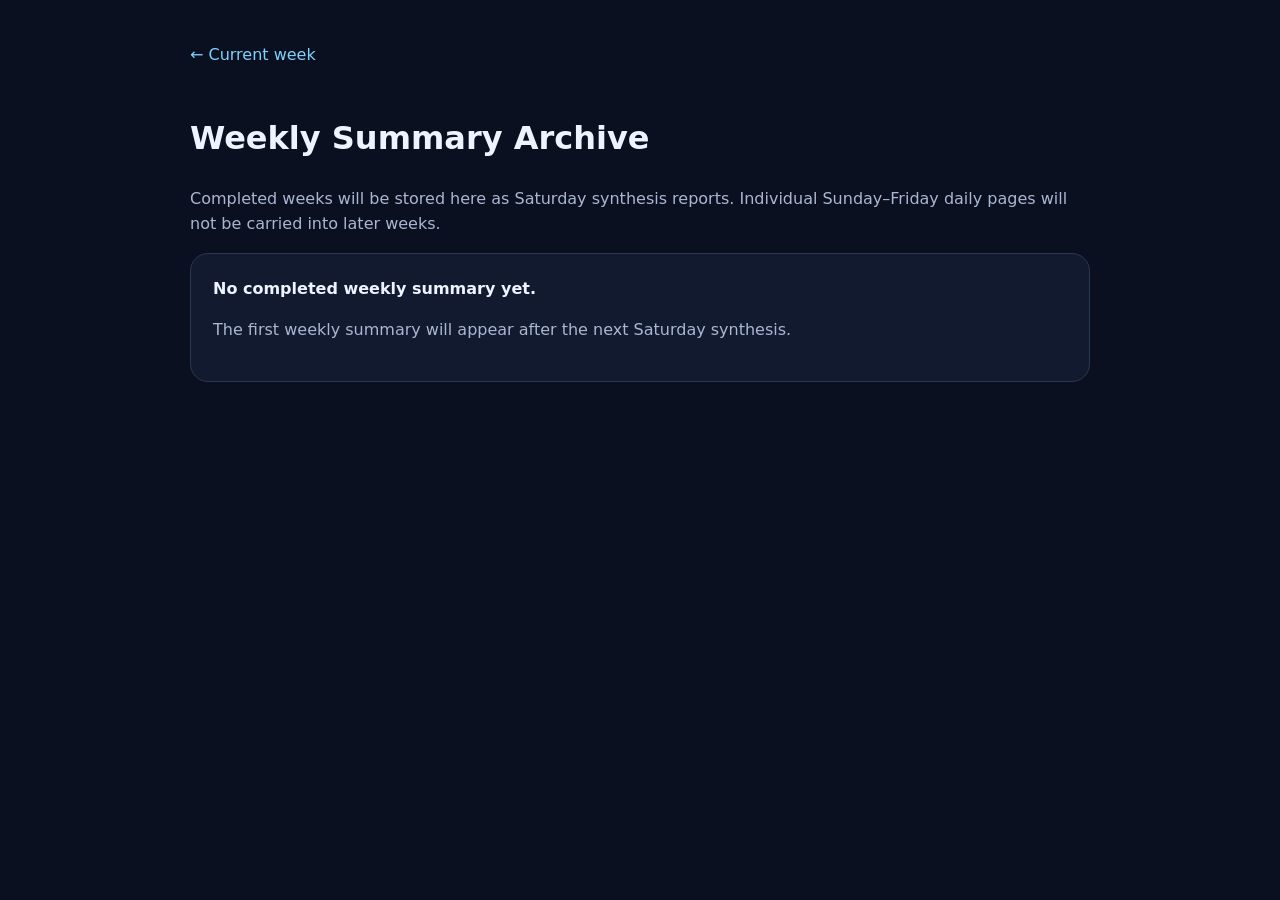
==== archive/index.html @ 57d2ab05 "Add weekly archive landing page" ====
<!doctype html><html lang="en"><head><meta charset="utf-8"><meta name="viewport" content="width=device-width,initial-scale=1"><title>Spatial AI Trend — Weekly Archive</title><style>body{margin:0;background:#0b1020;color:#edf3ff;font-family:Inter,system-ui,sans-serif;line-height:1.6}.wrap{max-width:900px;margin:auto;padding:42px 22px}a{color:#7dd3fc;text-decoration:none}.card{border:1px solid #2a3854;background:#121a2f;border-radius:18px;padding:22px;margin-top:16px}p{color:#aab7d2}.back{display:inline-block;margin-bottom:24px}</style></head><body><main class="wrap"><a class="back" href="../">← Current week</a><h1>Weekly Summary Archive</h1><p>Completed weeks will be stored here as Saturday synthesis reports. Individual Sunday–Friday daily pages will not be carried into later weeks.</p><div class="card"><strong>No completed weekly summary yet.</strong><p>The first weekly summary will appear after the next Saturday synthesis.</p></div></main></body></html>
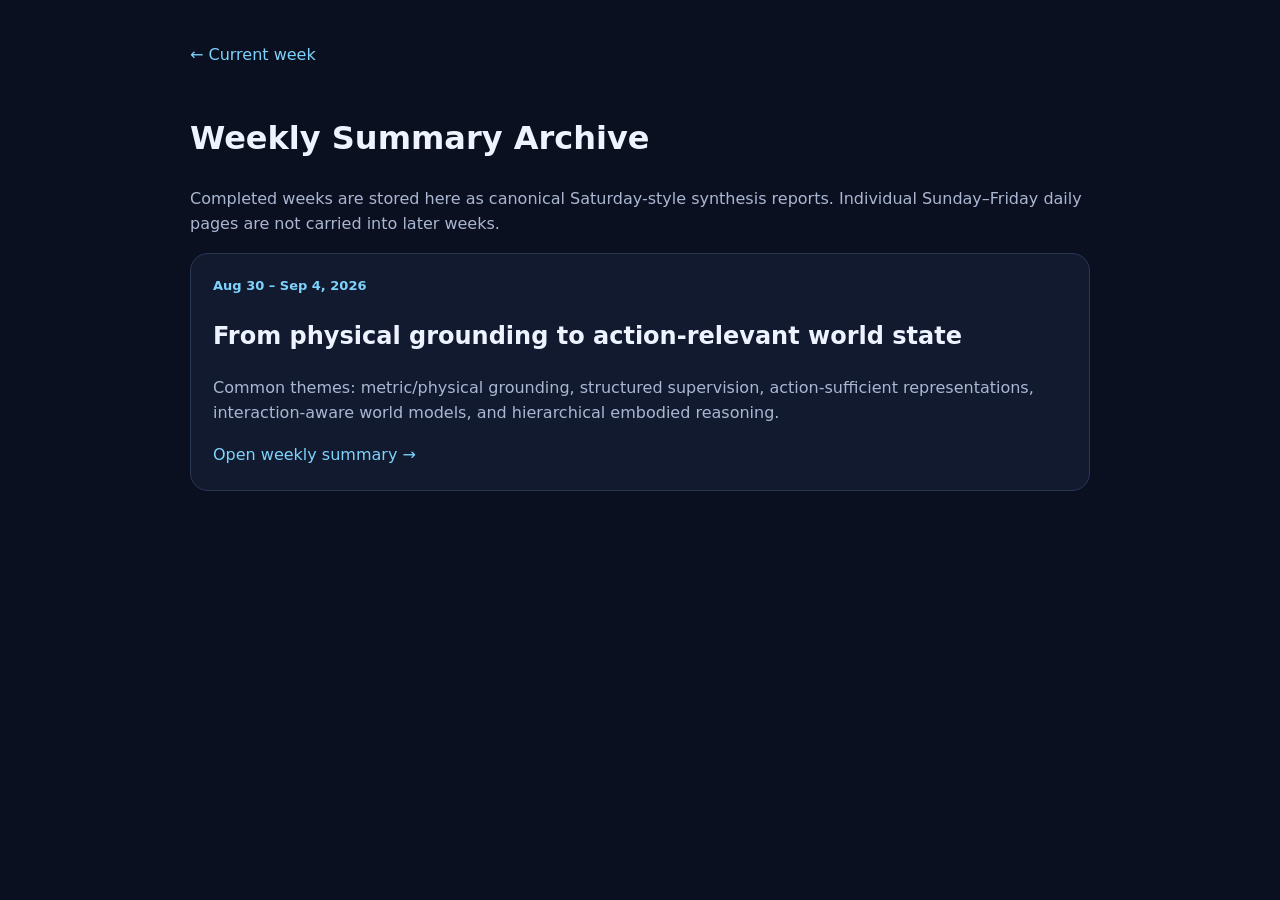
==== commit a059e697: "Add Aug 30 to Sep 4 weekly summary to archive" ====
--- a/archive/index.html
+++ b/archive/index.html
@@ -1 +1 @@
-<!doctype html><html lang="en"><head><meta charset="utf-8"><meta name="viewport" content="width=device-width,initial-scale=1"><title>Spatial AI Trend — Weekly Archive</title><style>body{margin:0;background:#0b1020;color:#edf3ff;font-family:Inter,system-ui,sans-serif;line-height:1.6}.wrap{max-width:900px;margin:auto;padding:42px 22px}a{color:#7dd3fc;text-decoration:none}.card{border:1px solid #2a3854;background:#121a2f;border-radius:18px;padding:22px;margin-top:16px}p{color:#aab7d2}.back{display:inline-block;margin-bottom:24px}</style></head><body><main class="wrap"><a class="back" href="../">← Current week</a><h1>Weekly Summary Archive</h1><p>Completed weeks will be stored here as Saturday synthesis reports. Individual Sunday–Friday daily pages will not be carried into later weeks.</p><div class="card"><strong>No completed weekly summary yet.</strong><p>The first weekly summary will appear after the next Saturday synthesis.</p></div></main></body></html>+<!doctype html><html lang="en"><head><meta charset="utf-8"><meta name="viewport" content="width=device-width,initial-scale=1"><title>Spatial AI Trend — Weekly Archive</title><style>body{margin:0;background:#0b1020;color:#edf3ff;font-family:Inter,system-ui,sans-serif;line-height:1.6}.wrap{max-width:900px;margin:auto;padding:42px 22px}a{color:#7dd3fc;text-decoration:none}.card{border:1px solid #2a3854;background:#121a2f;border-radius:18px;padding:22px;margin-top:16px}p{color:#aab7d2}.back{display:inline-block;margin-bottom:24px}.meta{font-size:13px;color:#7dd3fc;font-weight:700}</style></head><body><main class="wrap"><a class="back" href="../">← Current week</a><h1>Weekly Summary Archive</h1><p>Completed weeks are stored here as canonical Saturday-style synthesis reports. Individual Sunday–Friday daily pages are not carried into later weeks.</p><div class="card"><div class="meta">Aug 30 – Sep 4, 2026</div><h2>From physical grounding to action-relevant world state</h2><p>Common themes: metric/physical grounding, structured supervision, action-sufficient representations, interaction-aware world models, and hierarchical embodied reasoning.</p><a href="2026-08-30-to-2026-09-04.html">Open weekly summary →</a></div></main></body></html>
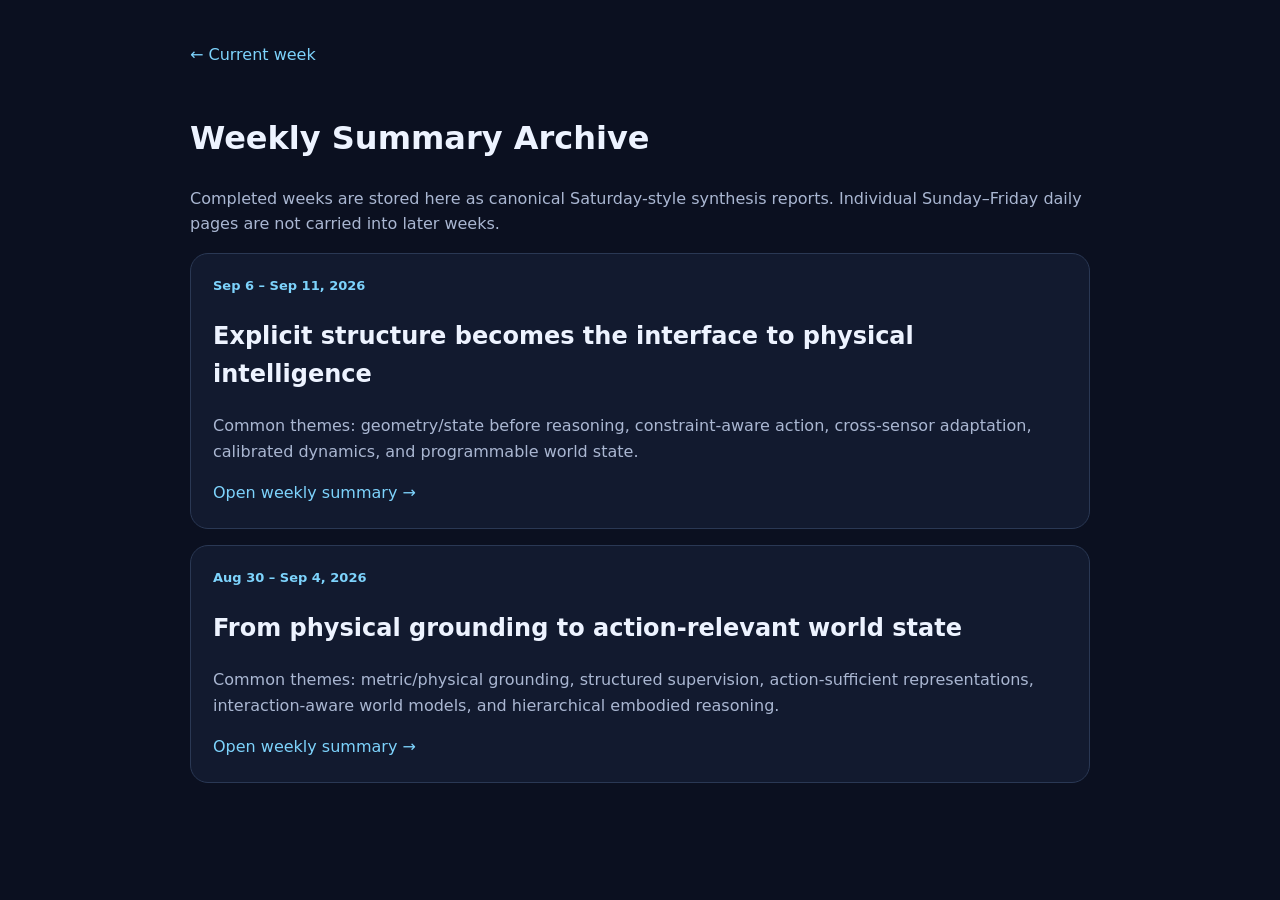
==== commit 1fbb2bcb: "Add Sep 6-11 weekly summary to archive index" ====
--- a/archive/index.html
+++ b/archive/index.html
@@ -1 +1 @@
-<!doctype html><html lang="en"><head><meta charset="utf-8"><meta name="viewport" content="width=device-width,initial-scale=1"><title>Spatial AI Trend — Weekly Archive</title><style>body{margin:0;background:#0b1020;color:#edf3ff;font-family:Inter,system-ui,sans-serif;line-height:1.6}.wrap{max-width:900px;margin:auto;padding:42px 22px}a{color:#7dd3fc;text-decoration:none}.card{border:1px solid #2a3854;background:#121a2f;border-radius:18px;padding:22px;margin-top:16px}p{color:#aab7d2}.back{display:inline-block;margin-bottom:24px}.meta{font-size:13px;color:#7dd3fc;font-weight:700}</style></head><body><main class="wrap"><a class="back" href="../">← Current week</a><h1>Weekly Summary Archive</h1><p>Completed weeks are stored here as canonical Saturday-style synthesis reports. Individual Sunday–Friday daily pages are not carried into later weeks.</p><div class="card"><div class="meta">Aug 30 – Sep 4, 2026</div><h2>From physical grounding to action-relevant world state</h2><p>Common themes: metric/physical grounding, structured supervision, action-sufficient representations, interaction-aware world models, and hierarchical embodied reasoning.</p><a href="2026-08-30-to-2026-09-04.html">Open weekly summary →</a></div></main></body></html>+<!doctype html><html lang="en"><head><meta charset="utf-8"><meta name="viewport" content="width=device-width,initial-scale=1"><title>Spatial AI Trend — Weekly Archive</title><style>body{margin:0;background:#0b1020;color:#edf3ff;font-family:Inter,system-ui,sans-serif;line-height:1.6}.wrap{max-width:900px;margin:auto;padding:42px 22px}a{color:#7dd3fc;text-decoration:none}.card{border:1px solid #2a3854;background:#121a2f;border-radius:18px;padding:22px;margin-top:16px}p{color:#aab7d2}.back{display:inline-block;margin-bottom:24px}.meta{font-size:13px;color:#7dd3fc;font-weight:700}</style></head><body><main class="wrap"><a class="back" href="../">← Current week</a><h1>Weekly Summary Archive</h1><p>Completed weeks are stored here as canonical Saturday-style synthesis reports. Individual Sunday–Friday daily pages are not carried into later weeks.</p><div class="card"><div class="meta">Sep 6 – Sep 11, 2026</div><h2>Explicit structure becomes the interface to physical intelligence</h2><p>Common themes: geometry/state before reasoning, constraint-aware action, cross-sensor adaptation, calibrated dynamics, and programmable world state.</p><a href="2026-09-06-to-2026-09-11.html">Open weekly summary →</a></div><div class="card"><div class="meta">Aug 30 – Sep 4, 2026</div><h2>From physical grounding to action-relevant world state</h2><p>Common themes: metric/physical grounding, structured supervision, action-sufficient representations, interaction-aware world models, and hierarchical embodied reasoning.</p><a href="2026-08-30-to-2026-09-04.html">Open weekly summary →</a></div></main></body></html>
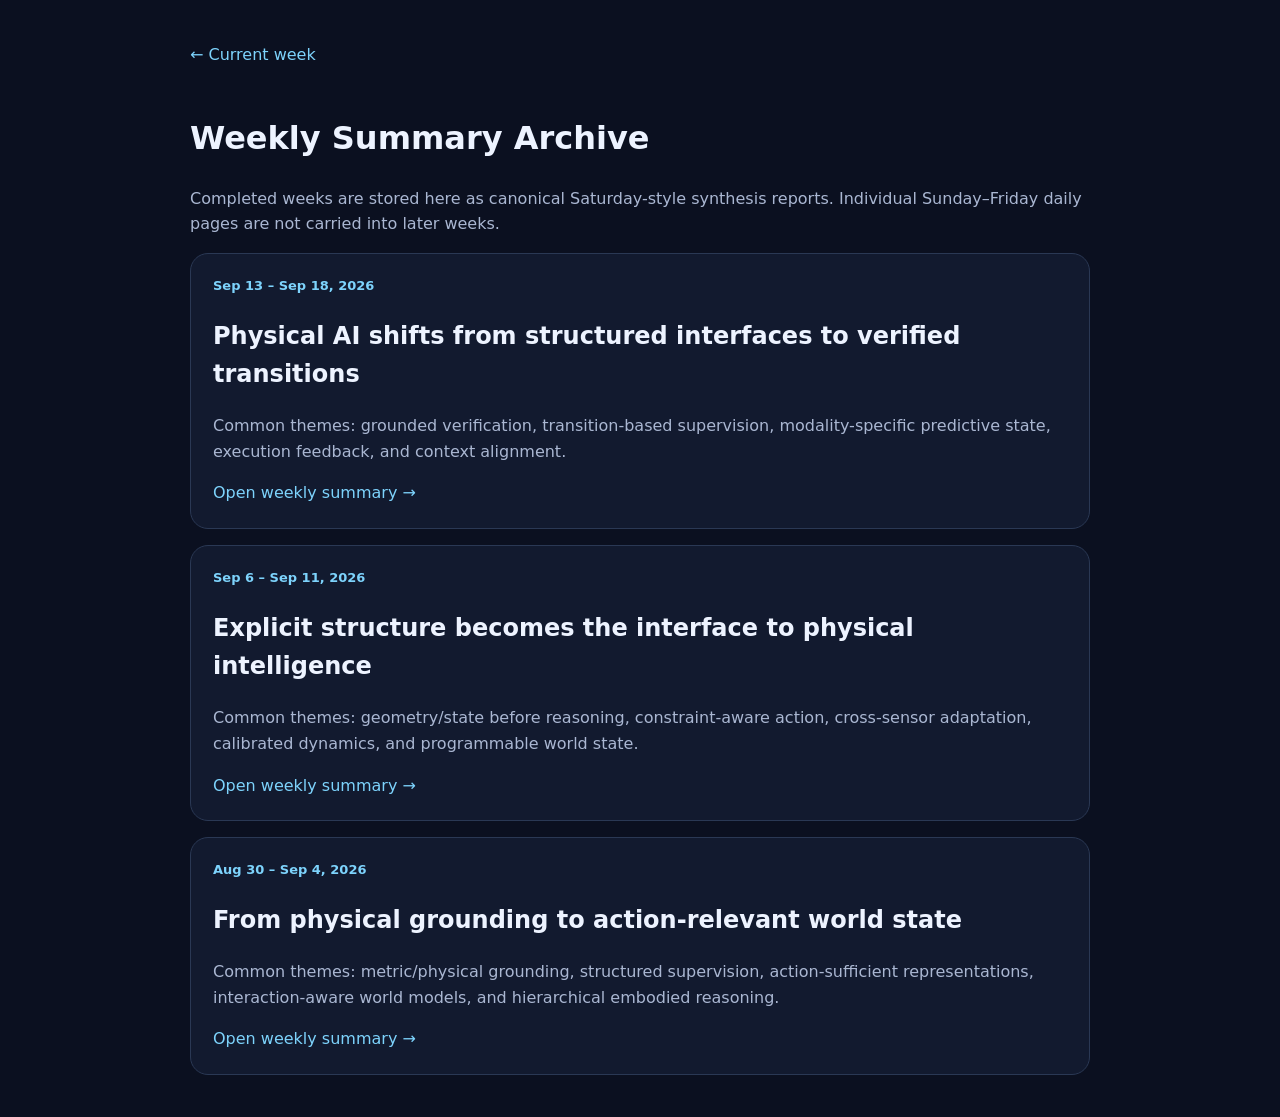
==== commit aca96025: "Add Sep 13-18 weekly summary to archive" ====
--- a/archive/index.html
+++ b/archive/index.html
@@ -1 +1 @@
-<!doctype html><html lang="en"><head><meta charset="utf-8"><meta name="viewport" content="width=device-width,initial-scale=1"><title>Spatial AI Trend — Weekly Archive</title><style>body{margin:0;background:#0b1020;color:#edf3ff;font-family:Inter,system-ui,sans-serif;line-height:1.6}.wrap{max-width:900px;margin:auto;padding:42px 22px}a{color:#7dd3fc;text-decoration:none}.card{border:1px solid #2a3854;background:#121a2f;border-radius:18px;padding:22px;margin-top:16px}p{color:#aab7d2}.back{display:inline-block;margin-bottom:24px}.meta{font-size:13px;color:#7dd3fc;font-weight:700}</style></head><body><main class="wrap"><a class="back" href="../">← Current week</a><h1>Weekly Summary Archive</h1><p>Completed weeks are stored here as canonical Saturday-style synthesis reports. Individual Sunday–Friday daily pages are not carried into later weeks.</p><div class="card"><div class="meta">Sep 6 – Sep 11, 2026</div><h2>Explicit structure becomes the interface to physical intelligence</h2><p>Common themes: geometry/state before reasoning, constraint-aware action, cross-sensor adaptation, calibrated dynamics, and programmable world state.</p><a href="2026-09-06-to-2026-09-11.html">Open weekly summary →</a></div><div class="card"><div class="meta">Aug 30 – Sep 4, 2026</div><h2>From physical grounding to action-relevant world state</h2><p>Common themes: metric/physical grounding, structured supervision, action-sufficient representations, interaction-aware world models, and hierarchical embodied reasoning.</p><a href="2026-08-30-to-2026-09-04.html">Open weekly summary →</a></div></main></body></html>+<!doctype html><html lang="en"><head><meta charset="utf-8"><meta name="viewport" content="width=device-width,initial-scale=1"><title>Spatial AI Trend — Weekly Archive</title><style>body{margin:0;background:#0b1020;color:#edf3ff;font-family:Inter,system-ui,sans-serif;line-height:1.6}.wrap{max-width:900px;margin:auto;padding:42px 22px}a{color:#7dd3fc;text-decoration:none}.card{border:1px solid #2a3854;background:#121a2f;border-radius:18px;padding:22px;margin-top:16px}p{color:#aab7d2}.back{display:inline-block;margin-bottom:24px}.meta{font-size:13px;color:#7dd3fc;font-weight:700}</style></head><body><main class="wrap"><a class="back" href="../">← Current week</a><h1>Weekly Summary Archive</h1><p>Completed weeks are stored here as canonical Saturday-style synthesis reports. Individual Sunday–Friday daily pages are not carried into later weeks.</p><div class="card"><div class="meta">Sep 13 – Sep 18, 2026</div><h2>Physical AI shifts from structured interfaces to verified transitions</h2><p>Common themes: grounded verification, transition-based supervision, modality-specific predictive state, execution feedback, and context alignment.</p><a href="2026-09-13-to-2026-09-18.html">Open weekly summary →</a></div><div class="card"><div class="meta">Sep 6 – Sep 11, 2026</div><h2>Explicit structure becomes the interface to physical intelligence</h2><p>Common themes: geometry/state before reasoning, constraint-aware action, cross-sensor adaptation, calibrated dynamics, and programmable world state.</p><a href="2026-09-06-to-2026-09-11.html">Open weekly summary →</a></div><div class="card"><div class="meta">Aug 30 – Sep 4, 2026</div><h2>From physical grounding to action-relevant world state</h2><p>Common themes: metric/physical grounding, structured supervision, action-sufficient representations, interaction-aware world models, and hierarchical embodied reasoning.</p><a href="2026-08-30-to-2026-09-04.html">Open weekly summary →</a></div></main></body></html>
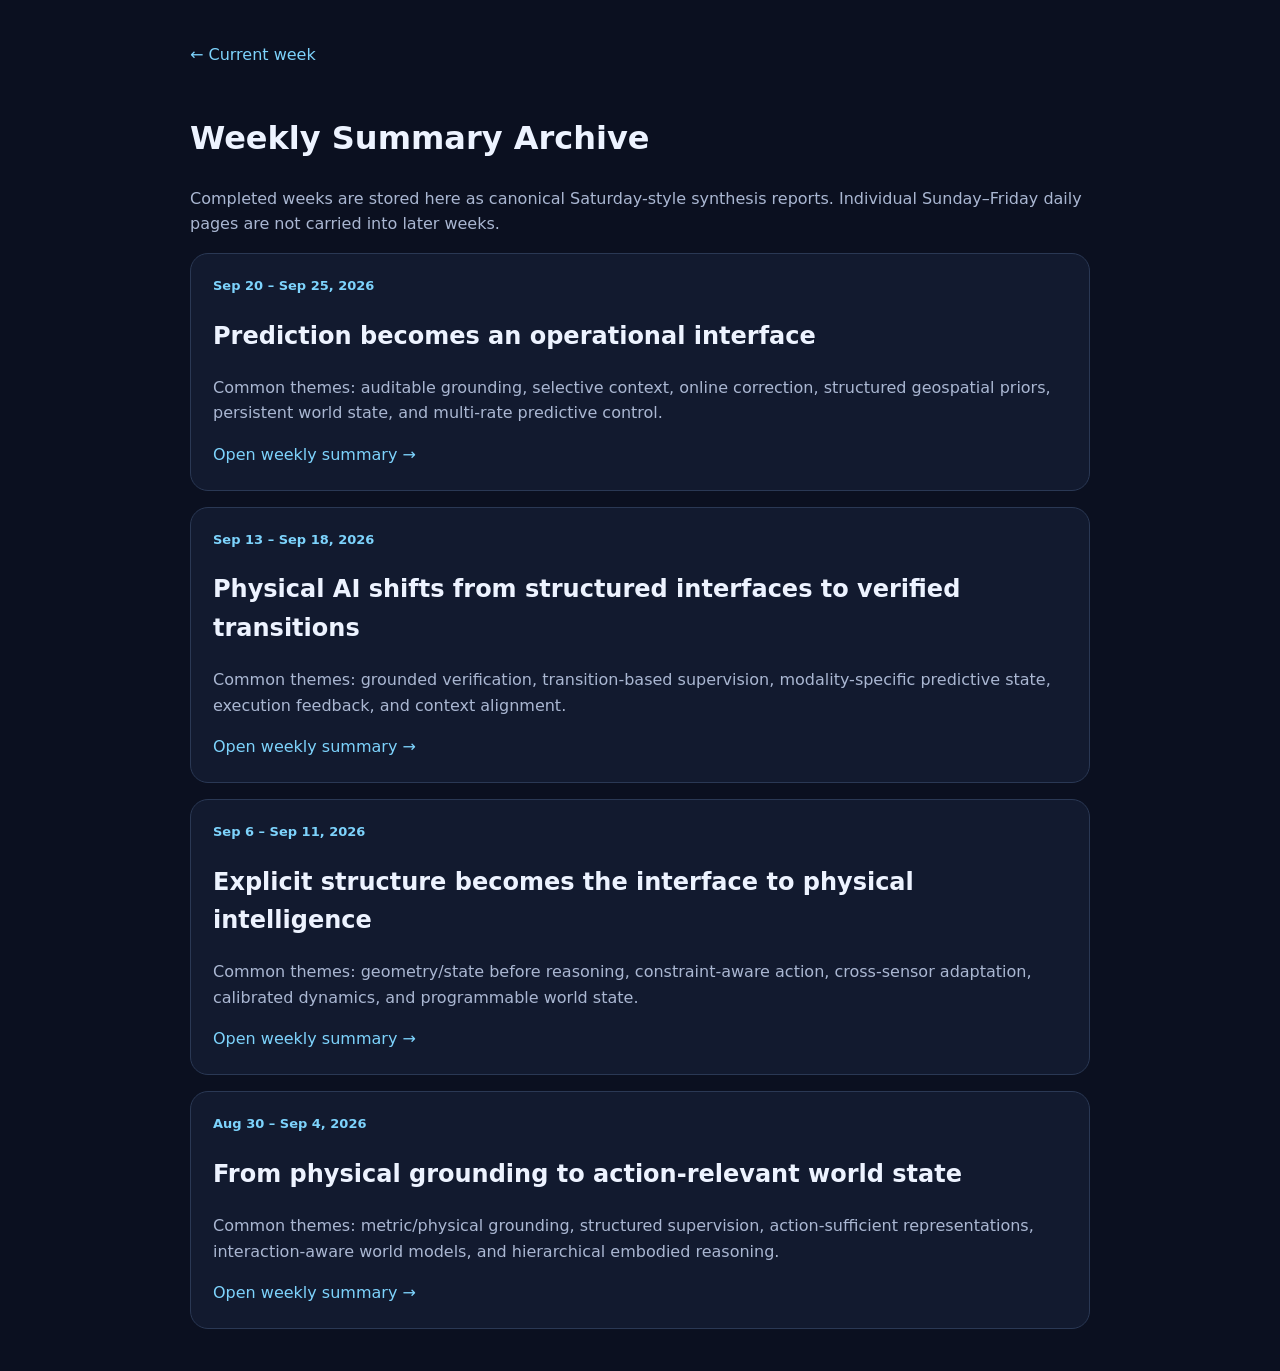
==== commit 7ff71546: "Add Sep 20-25 weekly summary to archive index" ====
--- a/archive/index.html
+++ b/archive/index.html
@@ -1 +1 @@
-<!doctype html><html lang="en"><head><meta charset="utf-8"><meta name="viewport" content="width=device-width,initial-scale=1"><title>Spatial AI Trend — Weekly Archive</title><style>body{margin:0;background:#0b1020;color:#edf3ff;font-family:Inter,system-ui,sans-serif;line-height:1.6}.wrap{max-width:900px;margin:auto;padding:42px 22px}a{color:#7dd3fc;text-decoration:none}.card{border:1px solid #2a3854;background:#121a2f;border-radius:18px;padding:22px;margin-top:16px}p{color:#aab7d2}.back{display:inline-block;margin-bottom:24px}.meta{font-size:13px;color:#7dd3fc;font-weight:700}</style></head><body><main class="wrap"><a class="back" href="../">← Current week</a><h1>Weekly Summary Archive</h1><p>Completed weeks are stored here as canonical Saturday-style synthesis reports. Individual Sunday–Friday daily pages are not carried into later weeks.</p><div class="card"><div class="meta">Sep 13 – Sep 18, 2026</div><h2>Physical AI shifts from structured interfaces to verified transitions</h2><p>Common themes: grounded verification, transition-based supervision, modality-specific predictive state, execution feedback, and context alignment.</p><a href="2026-09-13-to-2026-09-18.html">Open weekly summary →</a></div><div class="card"><div class="meta">Sep 6 – Sep 11, 2026</div><h2>Explicit structure becomes the interface to physical intelligence</h2><p>Common themes: geometry/state before reasoning, constraint-aware action, cross-sensor adaptation, calibrated dynamics, and programmable world state.</p><a href="2026-09-06-to-2026-09-11.html">Open weekly summary →</a></div><div class="card"><div class="meta">Aug 30 – Sep 4, 2026</div><h2>From physical grounding to action-relevant world state</h2><p>Common themes: metric/physical grounding, structured supervision, action-sufficient representations, interaction-aware world models, and hierarchical embodied reasoning.</p><a href="2026-08-30-to-2026-09-04.html">Open weekly summary →</a></div></main></body></html>+<!doctype html><html lang="en"><head><meta charset="utf-8"><meta name="viewport" content="width=device-width,initial-scale=1"><title>Spatial AI Trend — Weekly Archive</title><style>body{margin:0;background:#0b1020;color:#edf3ff;font-family:Inter,system-ui,sans-serif;line-height:1.6}.wrap{max-width:900px;margin:auto;padding:42px 22px}a{color:#7dd3fc;text-decoration:none}.card{border:1px solid #2a3854;background:#121a2f;border-radius:18px;padding:22px;margin-top:16px}p{color:#aab7d2}.back{display:inline-block;margin-bottom:24px}.meta{font-size:13px;color:#7dd3fc;font-weight:700}</style></head><body><main class="wrap"><a class="back" href="../">← Current week</a><h1>Weekly Summary Archive</h1><p>Completed weeks are stored here as canonical Saturday-style synthesis reports. Individual Sunday–Friday daily pages are not carried into later weeks.</p><div class="card"><div class="meta">Sep 20 – Sep 25, 2026</div><h2>Prediction becomes an operational interface</h2><p>Common themes: auditable grounding, selective context, online correction, structured geospatial priors, persistent world state, and multi-rate predictive control.</p><a href="2026-09-20-to-2026-09-25.html">Open weekly summary →</a></div><div class="card"><div class="meta">Sep 13 – Sep 18, 2026</div><h2>Physical AI shifts from structured interfaces to verified transitions</h2><p>Common themes: grounded verification, transition-based supervision, modality-specific predictive state, execution feedback, and context alignment.</p><a href="2026-09-13-to-2026-09-18.html">Open weekly summary →</a></div><div class="card"><div class="meta">Sep 6 – Sep 11, 2026</div><h2>Explicit structure becomes the interface to physical intelligence</h2><p>Common themes: geometry/state before reasoning, constraint-aware action, cross-sensor adaptation, calibrated dynamics, and programmable world state.</p><a href="2026-09-06-to-2026-09-11.html">Open weekly summary →</a></div><div class="card"><div class="meta">Aug 30 – Sep 4, 2026</div><h2>From physical grounding to action-relevant world state</h2><p>Common themes: metric/physical grounding, structured supervision, action-sufficient representations, interaction-aware world models, and hierarchical embodied reasoning.</p><a href="2026-08-30-to-2026-09-04.html">Open weekly summary →</a></div></main></body></html>
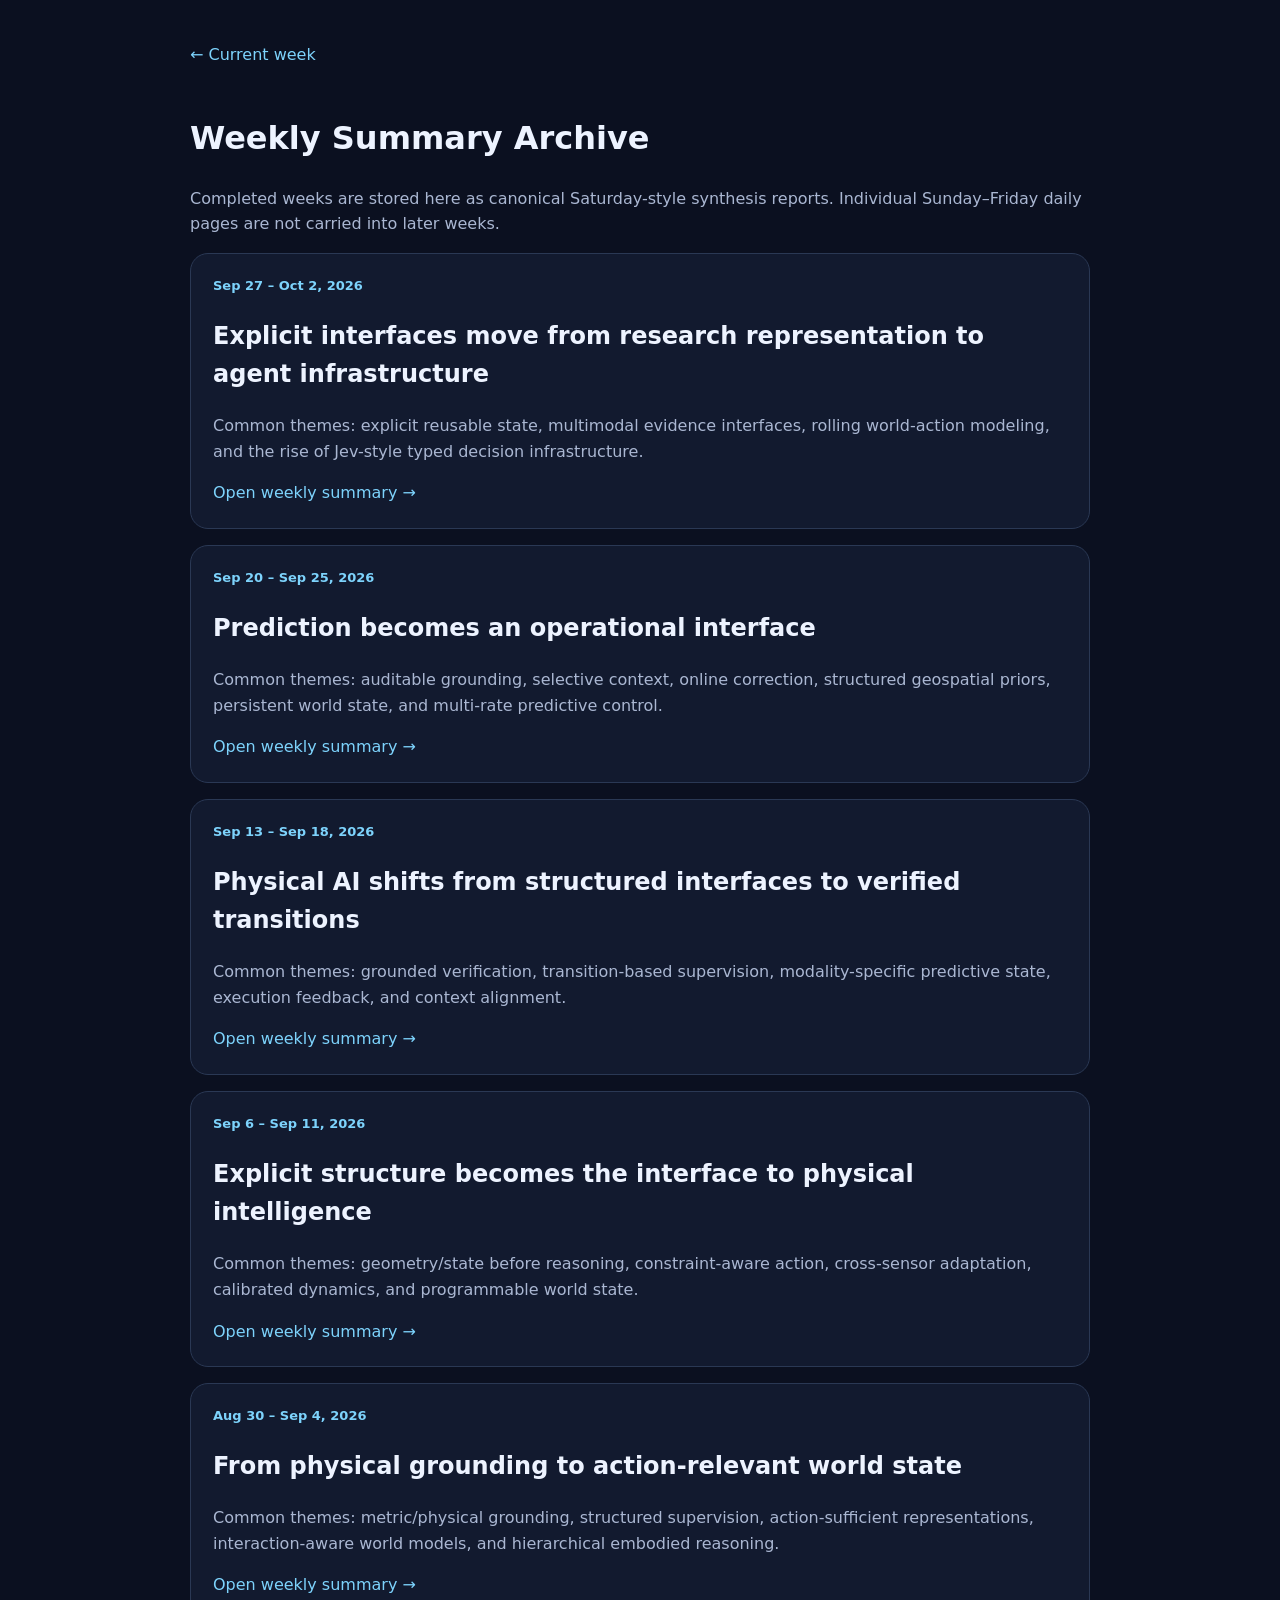
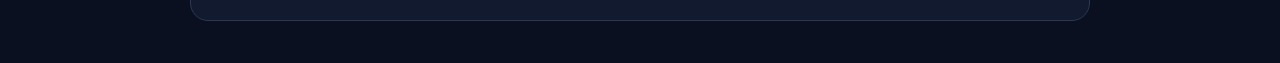
==== commit 6dbd79bb: "Archive Sep 27-Oct 2 weekly summary" ====
--- a/archive/index.html
+++ b/archive/index.html
@@ -1 +1 @@
-<!doctype html><html lang="en"><head><meta charset="utf-8"><meta name="viewport" content="width=device-width,initial-scale=1"><title>Spatial AI Trend — Weekly Archive</title><style>body{margin:0;background:#0b1020;color:#edf3ff;font-family:Inter,system-ui,sans-serif;line-height:1.6}.wrap{max-width:900px;margin:auto;padding:42px 22px}a{color:#7dd3fc;text-decoration:none}.card{border:1px solid #2a3854;background:#121a2f;border-radius:18px;padding:22px;margin-top:16px}p{color:#aab7d2}.back{display:inline-block;margin-bottom:24px}.meta{font-size:13px;color:#7dd3fc;font-weight:700}</style></head><body><main class="wrap"><a class="back" href="../">← Current week</a><h1>Weekly Summary Archive</h1><p>Completed weeks are stored here as canonical Saturday-style synthesis reports. Individual Sunday–Friday daily pages are not carried into later weeks.</p><div class="card"><div class="meta">Sep 20 – Sep 25, 2026</div><h2>Prediction becomes an operational interface</h2><p>Common themes: auditable grounding, selective context, online correction, structured geospatial priors, persistent world state, and multi-rate predictive control.</p><a href="2026-09-20-to-2026-09-25.html">Open weekly summary →</a></div><div class="card"><div class="meta">Sep 13 – Sep 18, 2026</div><h2>Physical AI shifts from structured interfaces to verified transitions</h2><p>Common themes: grounded verification, transition-based supervision, modality-specific predictive state, execution feedback, and context alignment.</p><a href="2026-09-13-to-2026-09-18.html">Open weekly summary →</a></div><div class="card"><div class="meta">Sep 6 – Sep 11, 2026</div><h2>Explicit structure becomes the interface to physical intelligence</h2><p>Common themes: geometry/state before reasoning, constraint-aware action, cross-sensor adaptation, calibrated dynamics, and programmable world state.</p><a href="2026-09-06-to-2026-09-11.html">Open weekly summary →</a></div><div class="card"><div class="meta">Aug 30 – Sep 4, 2026</div><h2>From physical grounding to action-relevant world state</h2><p>Common themes: metric/physical grounding, structured supervision, action-sufficient representations, interaction-aware world models, and hierarchical embodied reasoning.</p><a href="2026-08-30-to-2026-09-04.html">Open weekly summary →</a></div></main></body></html>+<!doctype html><html lang="en"><head><meta charset="utf-8"><meta name="viewport" content="width=device-width,initial-scale=1"><title>Spatial AI Trend — Weekly Archive</title><style>body{margin:0;background:#0b1020;color:#edf3ff;font-family:Inter,system-ui,sans-serif;line-height:1.6}.wrap{max-width:900px;margin:auto;padding:42px 22px}a{color:#7dd3fc;text-decoration:none}.card{border:1px solid #2a3854;background:#121a2f;border-radius:18px;padding:22px;margin-top:16px}p{color:#aab7d2}.back{display:inline-block;margin-bottom:24px}.meta{font-size:13px;color:#7dd3fc;font-weight:700}</style></head><body><main class="wrap"><a class="back" href="../">← Current week</a><h1>Weekly Summary Archive</h1><p>Completed weeks are stored here as canonical Saturday-style synthesis reports. Individual Sunday–Friday daily pages are not carried into later weeks.</p><div class="card"><div class="meta">Sep 27 – Oct 2, 2026</div><h2>Explicit interfaces move from research representation to agent infrastructure</h2><p>Common themes: explicit reusable state, multimodal evidence interfaces, rolling world-action modeling, and the rise of Jev-style typed decision infrastructure.</p><a href="2026-09-27-to-2026-10-02.html">Open weekly summary →</a></div><div class="card"><div class="meta">Sep 20 – Sep 25, 2026</div><h2>Prediction becomes an operational interface</h2><p>Common themes: auditable grounding, selective context, online correction, structured geospatial priors, persistent world state, and multi-rate predictive control.</p><a href="2026-09-20-to-2026-09-25.html">Open weekly summary →</a></div><div class="card"><div class="meta">Sep 13 – Sep 18, 2026</div><h2>Physical AI shifts from structured interfaces to verified transitions</h2><p>Common themes: grounded verification, transition-based supervision, modality-specific predictive state, execution feedback, and context alignment.</p><a href="2026-09-13-to-2026-09-18.html">Open weekly summary →</a></div><div class="card"><div class="meta">Sep 6 – Sep 11, 2026</div><h2>Explicit structure becomes the interface to physical intelligence</h2><p>Common themes: geometry/state before reasoning, constraint-aware action, cross-sensor adaptation, calibrated dynamics, and programmable world state.</p><a href="2026-09-06-to-2026-09-11.html">Open weekly summary →</a></div><div class="card"><div class="meta">Aug 30 – Sep 4, 2026</div><h2>From physical grounding to action-relevant world state</h2><p>Common themes: metric/physical grounding, structured supervision, action-sufficient representations, interaction-aware world models, and hierarchical embodied reasoning.</p><a href="2026-08-30-to-2026-09-04.html">Open weekly summary →</a></div></main></body></html>
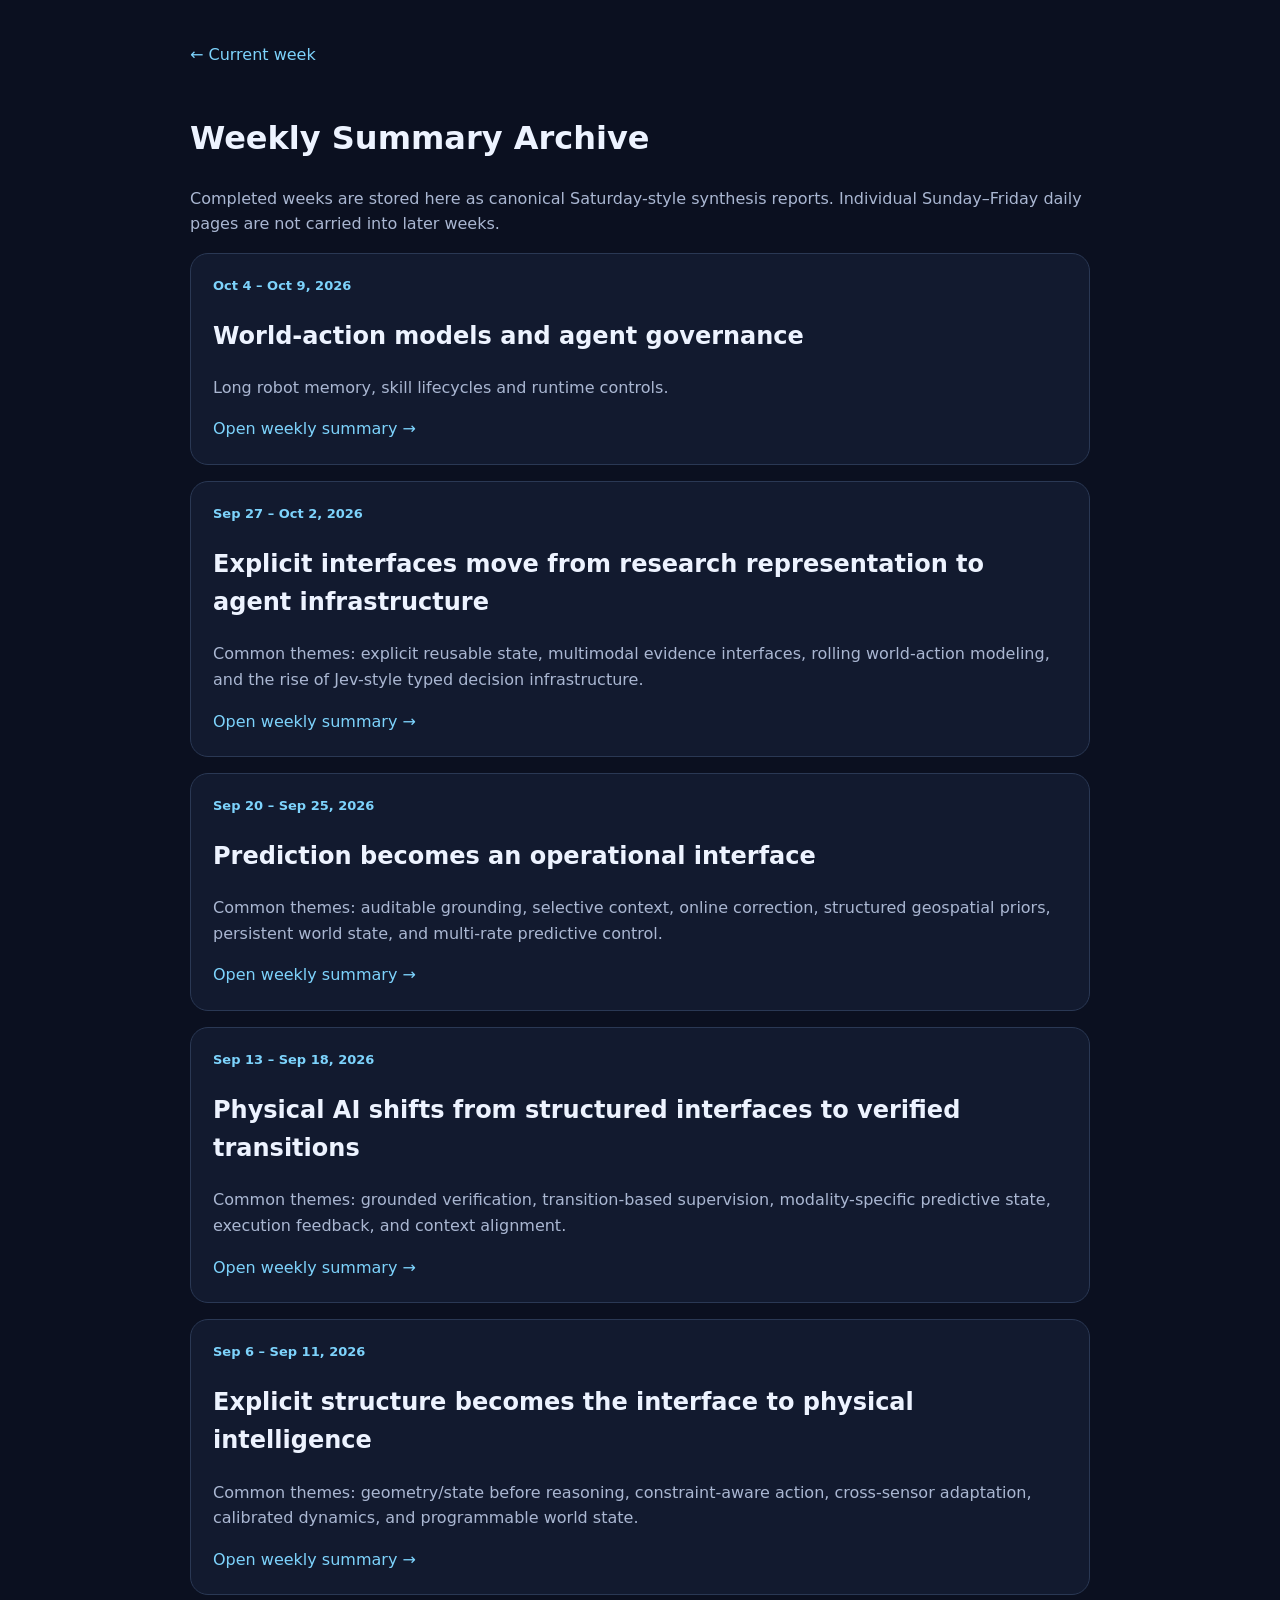
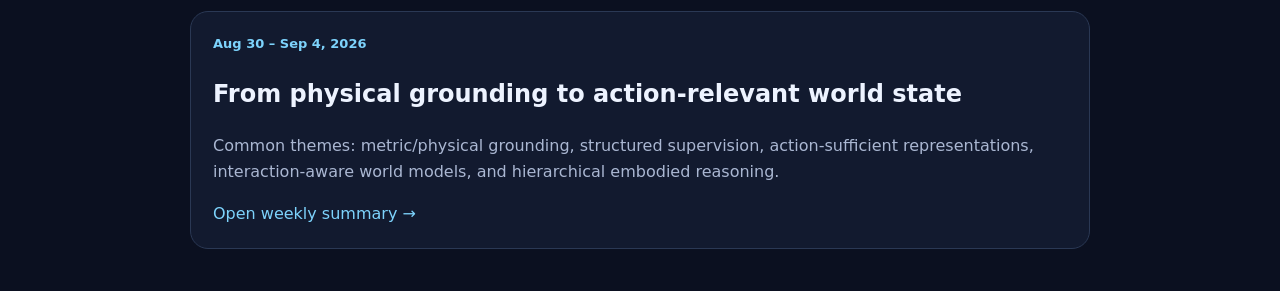
==== commit 1c04a58c: "Add October 4–9 week to Research OS archive index" ====
--- a/archive/index.html
+++ b/archive/index.html
@@ -1 +1 @@
-<!doctype html><html lang="en"><head><meta charset="utf-8"><meta name="viewport" content="width=device-width,initial-scale=1"><title>Spatial AI Trend — Weekly Archive</title><style>body{margin:0;background:#0b1020;color:#edf3ff;font-family:Inter,system-ui,sans-serif;line-height:1.6}.wrap{max-width:900px;margin:auto;padding:42px 22px}a{color:#7dd3fc;text-decoration:none}.card{border:1px solid #2a3854;background:#121a2f;border-radius:18px;padding:22px;margin-top:16px}p{color:#aab7d2}.back{display:inline-block;margin-bottom:24px}.meta{font-size:13px;color:#7dd3fc;font-weight:700}</style></head><body><main class="wrap"><a class="back" href="../">← Current week</a><h1>Weekly Summary Archive</h1><p>Completed weeks are stored here as canonical Saturday-style synthesis reports. Individual Sunday–Friday daily pages are not carried into later weeks.</p><div class="card"><div class="meta">Sep 27 – Oct 2, 2026</div><h2>Explicit interfaces move from research representation to agent infrastructure</h2><p>Common themes: explicit reusable state, multimodal evidence interfaces, rolling world-action modeling, and the rise of Jev-style typed decision infrastructure.</p><a href="2026-09-27-to-2026-10-02.html">Open weekly summary →</a></div><div class="card"><div class="meta">Sep 20 – Sep 25, 2026</div><h2>Prediction becomes an operational interface</h2><p>Common themes: auditable grounding, selective context, online correction, structured geospatial priors, persistent world state, and multi-rate predictive control.</p><a href="2026-09-20-to-2026-09-25.html">Open weekly summary →</a></div><div class="card"><div class="meta">Sep 13 – Sep 18, 2026</div><h2>Physical AI shifts from structured interfaces to verified transitions</h2><p>Common themes: grounded verification, transition-based supervision, modality-specific predictive state, execution feedback, and context alignment.</p><a href="2026-09-13-to-2026-09-18.html">Open weekly summary →</a></div><div class="card"><div class="meta">Sep 6 – Sep 11, 2026</div><h2>Explicit structure becomes the interface to physical intelligence</h2><p>Common themes: geometry/state before reasoning, constraint-aware action, cross-sensor adaptation, calibrated dynamics, and programmable world state.</p><a href="2026-09-06-to-2026-09-11.html">Open weekly summary →</a></div><div class="card"><div class="meta">Aug 30 – Sep 4, 2026</div><h2>From physical grounding to action-relevant world state</h2><p>Common themes: metric/physical grounding, structured supervision, action-sufficient representations, interaction-aware world models, and hierarchical embodied reasoning.</p><a href="2026-08-30-to-2026-09-04.html">Open weekly summary →</a></div></main></body></html>+<!doctype html><html lang="en"><head><meta charset="utf-8"><meta name="viewport" content="width=device-width,initial-scale=1"><title>Spatial AI Trend — Weekly Archive</title><style>body{margin:0;background:#0b1020;color:#edf3ff;font-family:Inter,system-ui,sans-serif;line-height:1.6}.wrap{max-width:900px;margin:auto;padding:42px 22px}a{color:#7dd3fc;text-decoration:none}.card{border:1px solid #2a3854;background:#121a2f;border-radius:18px;padding:22px;margin-top:16px}p{color:#aab7d2}.back{display:inline-block;margin-bottom:24px}.meta{font-size:13px;color:#7dd3fc;font-weight:700}</style></head><body><main class="wrap"><a class="back" href="../">← Current week</a><h1>Weekly Summary Archive</h1><p>Completed weeks are stored here as canonical Saturday-style synthesis reports. Individual Sunday–Friday daily pages are not carried into later weeks.</p><div class="card"><div class="meta">Oct 4 – Oct 9, 2026</div><h2>World-action models and agent governance</h2><p>Long robot memory, skill lifecycles and runtime controls.</p><a href="2026-10-04-to-2026-10-09.html">Open weekly summary →</a></div><div class="card"><div class="meta">Sep 27 – Oct 2, 2026</div><h2>Explicit interfaces move from research representation to agent infrastructure</h2><p>Common themes: explicit reusable state, multimodal evidence interfaces, rolling world-action modeling, and the rise of Jev-style typed decision infrastructure.</p><a href="2026-09-27-to-2026-10-02.html">Open weekly summary →</a></div><div class="card"><div class="meta">Sep 20 – Sep 25, 2026</div><h2>Prediction becomes an operational interface</h2><p>Common themes: auditable grounding, selective context, online correction, structured geospatial priors, persistent world state, and multi-rate predictive control.</p><a href="2026-09-20-to-2026-09-25.html">Open weekly summary →</a></div><div class="card"><div class="meta">Sep 13 – Sep 18, 2026</div><h2>Physical AI shifts from structured interfaces to verified transitions</h2><p>Common themes: grounded verification, transition-based supervision, modality-specific predictive state, execution feedback, and context alignment.</p><a href="2026-09-13-to-2026-09-18.html">Open weekly summary →</a></div><div class="card"><div class="meta">Sep 6 – Sep 11, 2026</div><h2>Explicit structure becomes the interface to physical intelligence</h2><p>Common themes: geometry/state before reasoning, constraint-aware action, cross-sensor adaptation, calibrated dynamics, and programmable world state.</p><a href="2026-09-06-to-2026-09-11.html">Open weekly summary →</a></div><div class="card"><div class="meta">Aug 30 – Sep 4, 2026</div><h2>From physical grounding to action-relevant world state</h2><p>Common themes: metric/physical grounding, structured supervision, action-sufficient representations, interaction-aware world models, and hierarchical embodied reasoning.</p><a href="2026-08-30-to-2026-09-04.html">Open weekly summary →</a></div></main></body></html>
